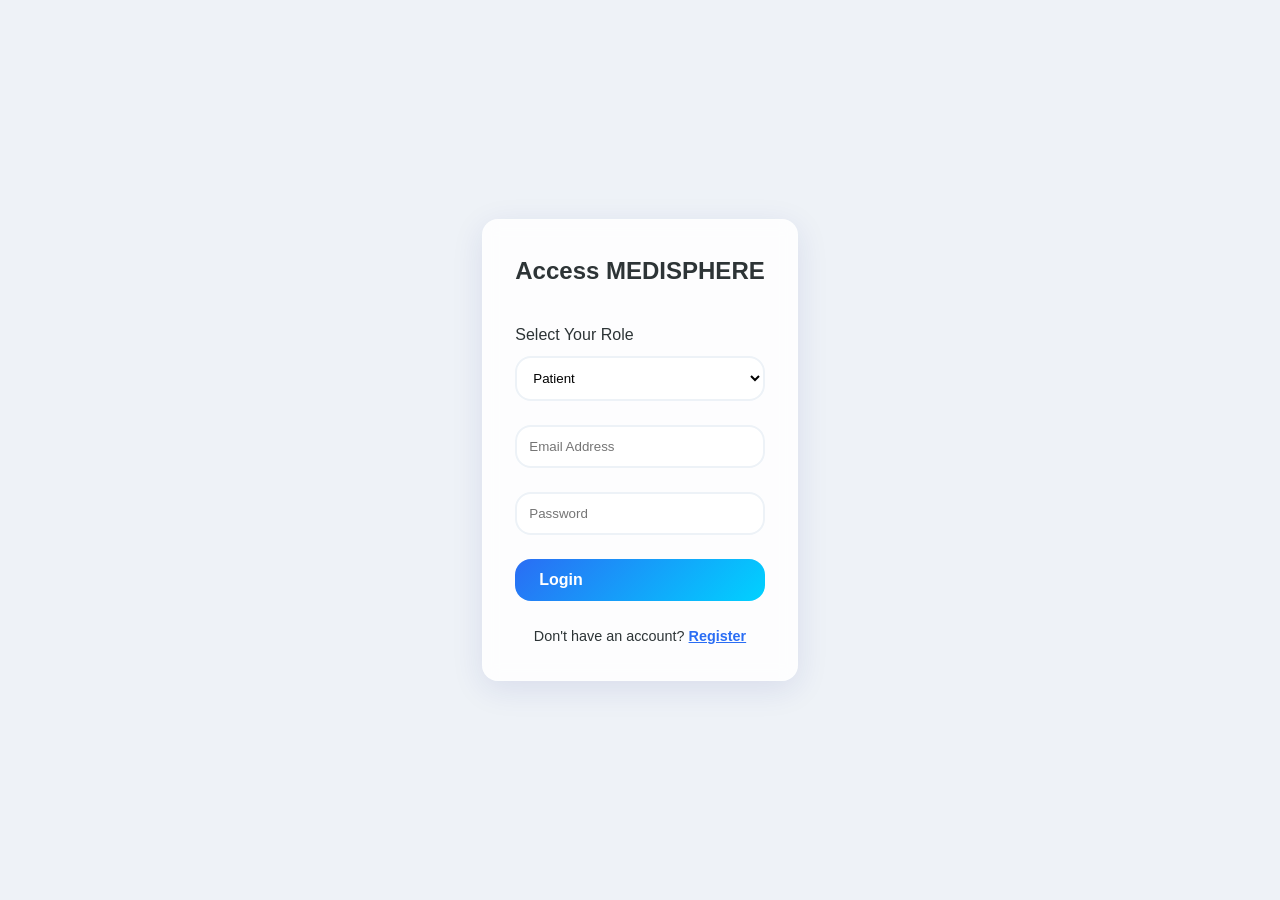
==== server/public/auth.html @ ac47894b "Initial commit: Medisphere project setup complete" ====
<!DOCTYPE html>
<html lang="en">

<head>
    <meta charset="UTF-8">
    <meta name="viewport" content="width=device-width, initial-scale=1.0">
    <title>Login / Register - MEDISPHERE</title>
    <link rel="stylesheet" href="css/style.css">
</head>

<body style="display: flex; align-items: center; justify-content: center; background: #eef2f7;">
    <div class="container animate-fade" style="max-width: 450px;">
        <div class="glass-card">
            <h2 id="authTitle" style="text-align: center; margin-bottom: 2rem;">Access MEDISPHERE</h2>

            <div id="roleSelector" style="margin-bottom: 1.5rem;">
                <label>Select Your Role</label>
                <select id="role" class="form-input">
                    <option value="patient">Patient</option>
                    <option value="health_worker">Health Worker</option>
                    <option value="admin">Admin</option>
                </select>
            </div>

            <form id="authForm">
                <div id="registerFields" style="display: none;">
                    <div class="form-group">
                        <input type="text" id="name" placeholder="Full Name">
                    </div>
                </div>

                <div class="form-group">
                    <input type="email" id="email" placeholder="Email Address" required>
                </div>
                <div class="form-group">
                    <input type="password" id="password" placeholder="Password" required>
                </div>

                <button type="submit" class="btn btn-primary" style="width: 100%;">Login</button>
            </form>

            <p style="text-align: center; margin-top: 1.5rem; font-size: 0.9rem;">
                <span id="toggleText">Don't have an account?</span>
                <a href="#" id="toggleAuth" style="color: var(--primary); font-weight: 600;">Register</a>
            </p>
        </div>
    </div>

    <script src="js/app.js"></script>
    <script>
        let isLogin = true;
        const authForm = document.getElementById('authForm');
        const registerFields = document.getElementById('registerFields');
        const authTitle = document.getElementById('authTitle');
        const toggleAuth = document.getElementById('toggleAuth');
        const toggleText = document.getElementById('toggleText');

        toggleAuth.addEventListener('click', (e) => {
            e.preventDefault();
            isLogin = !isLogin;
            registerFields.style.display = isLogin ? 'none' : 'block';
            authTitle.innerText = isLogin ? 'Access MEDISPHERE' : 'Join MEDISPHERE';
            authForm.querySelector('button').innerText = isLogin ? 'Login' : 'Register';
            toggleText.innerText = isLogin ? "Don't have an account?" : "Already have an account?";
            toggleAuth.innerText = isLogin ? 'Register' : 'Login';
        });

        authForm.addEventListener('submit', async (e) => {
            e.preventDefault();
            const email = document.getElementById('email').value;
            const password = document.getElementById('password').value;
            const role = document.getElementById('role').value;

            if (isLogin) {
                await app.login(email, password);
            } else {
                const name = document.getElementById('name').value;
                await app.register({ name, email, password, role });
            }
        });
    </script>
</body>

</html>
---- server/public/css/style.css ----
:root {
    --primary: #2a6df4;
    --primary-dark: #1e52cc;
    --secondary: #00d2ff;
    --accent: #00f2fe;
    --success: #00b894;
    --warning: #fdcb6e;
    --danger: #d63031;
    --bg-main: #f8faff;
    --bg-card: #ffffff;
    --text-main: #2d3436;
    --text-muted: #636e72;
    --glass: rgba(255, 255, 255, 0.85);
    --shadow-md: 0 8px 32px rgba(31, 38, 135, 0.1);
    --radius: 16px;
    --transition: all 0.3s ease;
}

* {
    box-sizing: border-box;
    margin: 0;
    padding: 0;
    font-family: 'Segoe UI', Tahoma, Geneva, Verdana, sans-serif;
}

body {
    background: var(--bg-main);
    color: var(--text-main);
    line-height: 1.6;
    min-height: 100vh;
}

.container {
    max-width: 1200px;
    margin: 0 auto;
    padding: 0 20px;
}

.glass-card {
    background: var(--glass);
    backdrop-filter: blur(8px);
    -webkit-backdrop-filter: blur(8px);
    border: 1px solid rgba(255, 255, 255, 0.18);
    border-radius: var(--radius);
    box-shadow: var(--shadow-md);
    padding: 2rem;
}

.btn {
    display: inline-flex;
    align-items: center;
    gap: 8px;
    padding: 12px 24px;
    border-radius: var(--radius);
    border: none;
    font-weight: 600;
    cursor: pointer;
    transition: var(--transition);
    text-decoration: none;
    font-size: 1rem;
}

.btn-primary {
    background: linear-gradient(135deg, var(--primary), var(--secondary));
    color: white;
}

.btn-primary:hover {
    transform: translateY(-2px);
    box-shadow: 0 10px 20px rgba(42, 109, 244, 0.2);
}

.form-group {
    margin-bottom: 1.5rem;
}

label {
    display: block;
    margin-bottom: 0.5rem;
    font-weight: 500;
}

input,
select,
textarea {
    width: 100%;
    padding: 12px;
    border: 2px solid #edf2f7;
    border-radius: var(--radius);
    background: white;
    transition: var(--transition);
}

input:focus {
    outline: none;
    border-color: var(--primary);
}

.animate-fade {
    animation: fadeIn 0.8s ease-out;
}

@keyframes fadeIn {
    from {
        opacity: 0;
        transform: translateY(20px);
    }

    to {
        opacity: 1;
        transform: translateY(0);
    }
}

/* Specific Screen Styles */
.welcome-hero {
    height: 100vh;
    display: flex;
    align-items: center;
    justify-content: center;
    background: linear-gradient(rgba(0, 0, 0, 0.5), rgba(0, 0, 0, 0.5)), url('https://images.unsplash.com/photo-1576091160550-217359f4ecf8?auto=format&fit=crop&q=80');
    background-size: cover;
    background-position: center;
    color: white;
    text-align: center;
}

.nav {
    display: flex;
    justify-content: space-between;
    align-items: center;
    padding: 1.5rem 0;
}

.logo {
    font-size: 1.5rem;
    font-weight: 800;
    color: var(--primary);
    text-decoration: none;
}
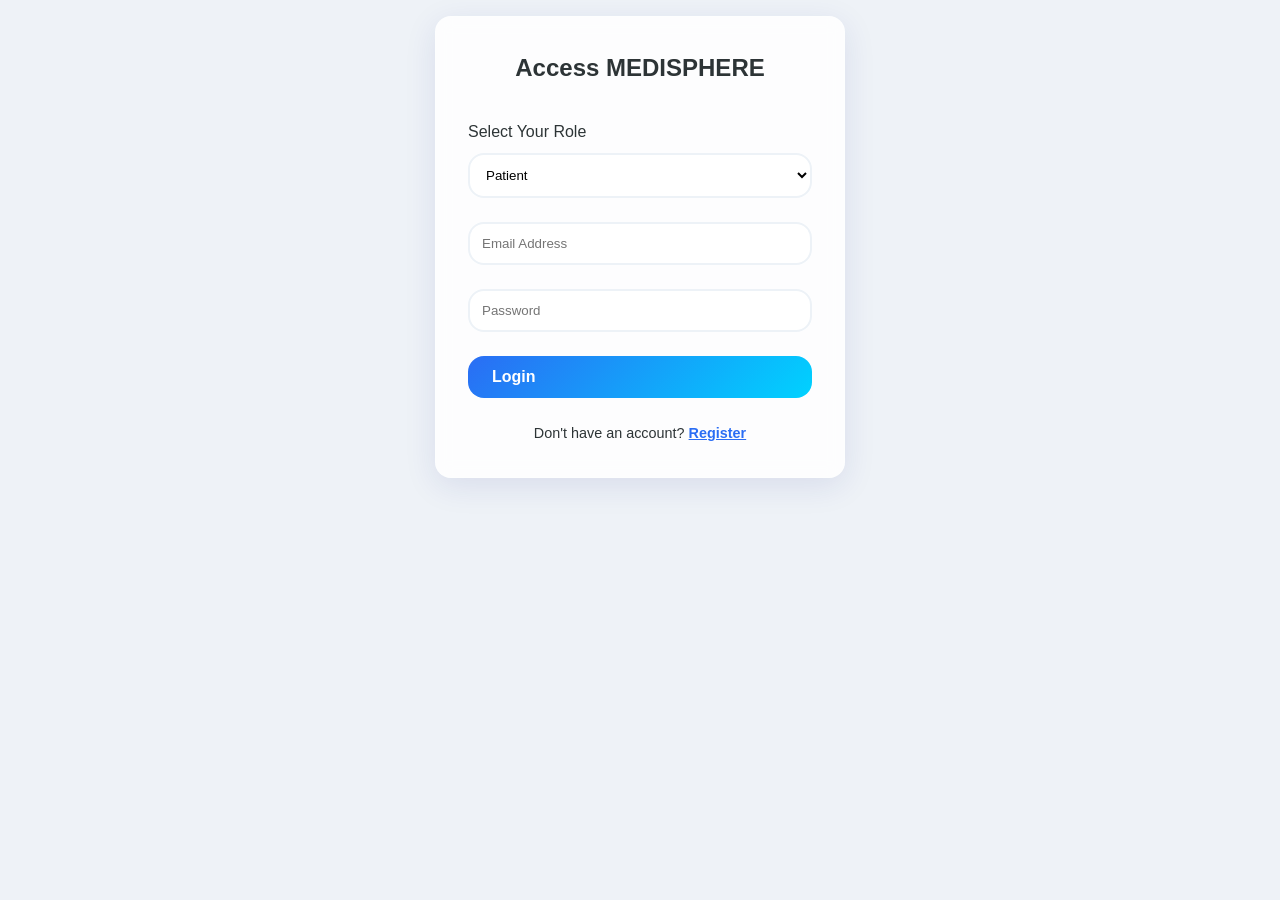
==== commit b1b34d82: "Enhance mobile responsiveness across landing, auth, and dashboards" ====
--- a/server/public/auth.html
+++ b/server/public/auth.html
@@ -8,8 +8,8 @@
     <link rel="stylesheet" href="css/style.css">
 </head>
 
-<body style="display: flex; align-items: center; justify-content: center; background: #eef2f7;">
-    <div class="container animate-fade" style="max-width: 450px;">
+<body style="background: #eef2f7; min-height: 100vh; padding: 1rem 0;">
+    <div class="container animate-fade" style="max-width: 450px; margin: auto;">
         <div class="glass-card">
             <h2 id="authTitle" style="text-align: center; margin-bottom: 2rem;">Access MEDISPHERE</h2>
 
--- a/server/public/css/style.css
+++ b/server/public/css/style.css
@@ -137,4 +137,81 @@
     font-weight: 800;
     color: var(--primary);
     text-decoration: none;
+}
+
+/* Mobile Responsiveness */
+@media (max-width: 768px) {
+    .container {
+        padding: 0 15px;
+    }
+
+    .nav {
+        flex-direction: column;
+        gap: 1rem;
+        text-align: center;
+        padding: 1rem 0;
+    }
+
+    .nav div {
+        flex-direction: column;
+        width: 100%;
+        gap: 0.8rem !important;
+    }
+
+    .btn {
+        width: 100%;
+        justify-content: center;
+        padding: 14px 20px;
+        /* Larger tap target */
+    }
+
+    .glass-card {
+        padding: 1.5rem;
+    }
+
+    h1 {
+        font-size: 2.5rem !important;
+    }
+
+    h2 {
+        font-size: 1.8rem !important;
+    }
+
+    .grid {
+        grid-template-columns: 1fr !important;
+    }
+
+    .symptom-grid {
+        grid-template-columns: 1fr !important;
+    }
+
+    .table-responsive {
+        width: 100%;
+        overflow-x: auto;
+        -webkit-overflow-scrolling: touch;
+    }
+
+    table {
+        min-width: 600px;
+        /* Force scroll on mobile for data integrity */
+    }
+
+    .welcome-hero {
+        padding: 2rem 1rem;
+    }
+}
+
+@media (max-width: 480px) {
+    h1 {
+        font-size: 2rem !important;
+    }
+
+    .glass-card {
+        padding: 1rem;
+    }
+
+    .mode-toggle {
+        font-size: 0.75rem;
+        padding: 6px 12px;
+    }
 }
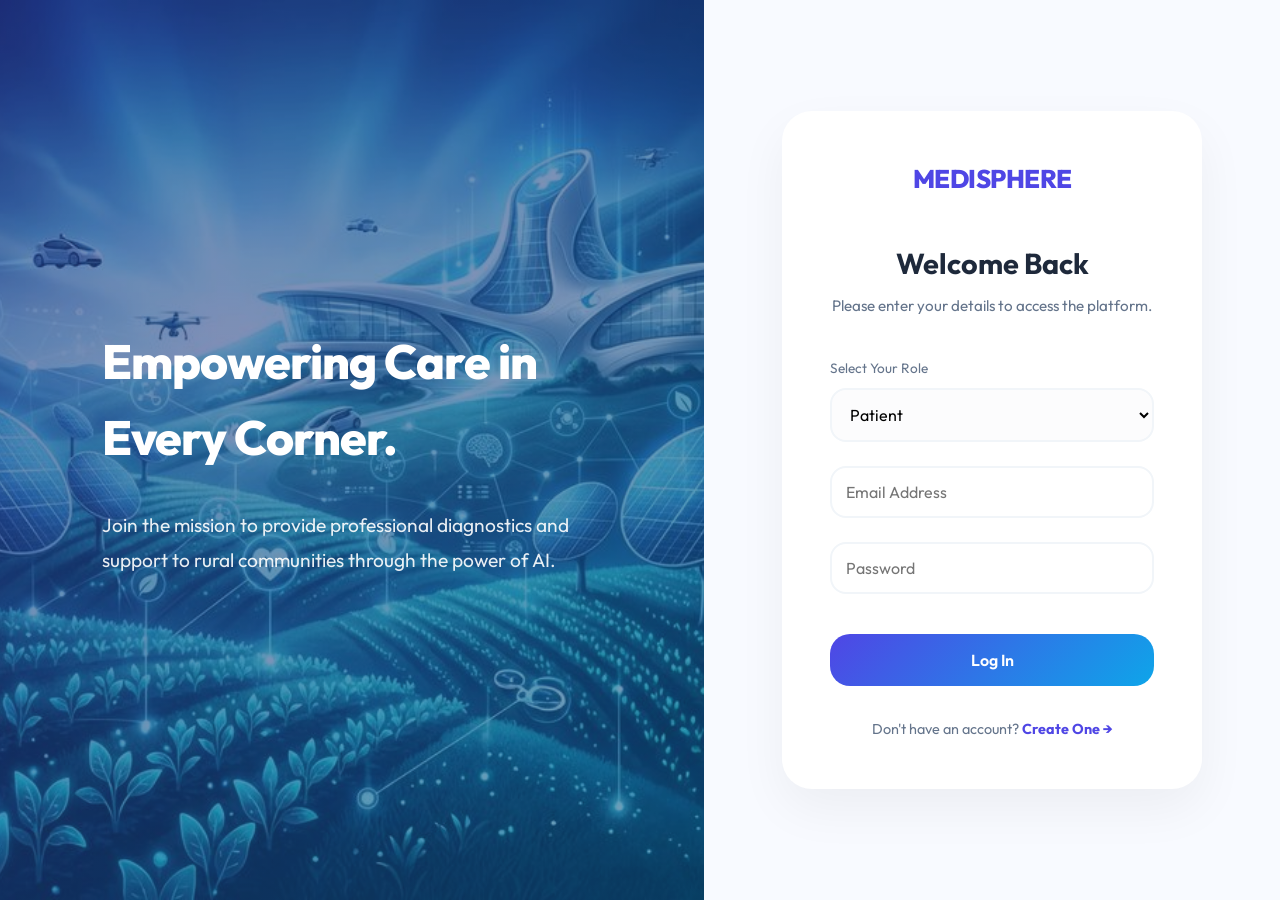
==== commit 5ccf9fe4: "Full brand identity overhaul: New landing page, split-screen auth, and premium design system" ====
--- a/server/public/auth.html
+++ b/server/public/auth.html
@@ -4,18 +4,106 @@
 <head>
     <meta charset="UTF-8">
     <meta name="viewport" content="width=device-width, initial-scale=1.0">
-    <title>Login / Register - MEDISPHERE</title>
+    <title>Access MEDISPHERE</title>
     <link rel="stylesheet" href="css/style.css">
+    <style>
+        body {
+            background: #fff;
+            display: flex;
+            height: 100vh;
+            overflow: hidden;
+            padding: 0;
+            margin: 0;
+        }
+
+        .auth-split-visual {
+            flex: 1.2;
+            background: linear-gradient(135deg, rgba(79, 70, 229, 0.4), rgba(14, 165, 233, 0.4)), url('assets/hero.png');
+            background-size: cover;
+            background-position: center;
+            display: flex;
+            align-items: center;
+            justify-content: center;
+            padding: 4rem;
+            color: white;
+            position: relative;
+        }
+
+        .auth-split-visual::after {
+            content: '';
+            position: absolute;
+            inset: 0;
+            background: rgba(15, 23, 42, 0.3);
+        }
+
+        .visual-content {
+            position: relative;
+            z-index: 10;
+            max-width: 500px;
+        }
+
+        .auth-container-side {
+            flex: 1;
+            display: flex;
+            align-items: center;
+            justify-content: center;
+            padding: 3rem;
+            background: #f8faff;
+            overflow-y: auto;
+        }
+
+        .auth-card-modern {
+            width: 100%;
+            max-width: 420px;
+            background: white;
+            padding: 3rem;
+            border-radius: 30px;
+            box-shadow: 0 20px 50px rgba(0, 0, 0, 0.05);
+        }
+
+        @media (max-width: 1024px) {
+            .auth-split-visual {
+                display: none;
+            }
+
+            body {
+                justify-content: center;
+                background: #f8faff;
+            }
+
+            .auth-container-side {
+                padding: 1.5rem;
+                width: 100%;
+            }
+        }
+    </style>
 </head>
 
-<body style="background: #eef2f7; min-height: 100vh; padding: 1rem 0;">
-    <div class="container animate-fade" style="max-width: 450px; margin: auto;">
-        <div class="glass-card">
-            <h2 id="authTitle" style="text-align: center; margin-bottom: 2rem;">Access MEDISPHERE</h2>
+<body>
+    <div class="auth-split-visual">
+        <div class="visual-content">
+            <h2 style="font-size: 3rem; font-weight: 800; margin-bottom: 2rem; letter-spacing: -1px;">Empowering Care in
+                Every Corner.</h2>
+            <p style="font-size: 1.2rem; line-height: 1.8; opacity: 0.9;">Join the mission to provide professional
+                diagnostics and support to rural communities through the power of AI.</p>
+        </div>
+    </div>
+
+    <div class="auth-container-side">
+        <div class="auth-card-modern animate-fade">
+            <a href="index.html" class="logo"
+                style="display: block; text-align: center; margin-bottom: 2.5rem;">MEDISPHERE</a>
+
+            <h2 id="authTitle" style="font-size: 1.8rem; margin-bottom: 0.5rem; text-align: center;">Welcome Back</h2>
+            <p id="authSubtitle"
+                style="text-align: center; color: var(--text-muted); margin-bottom: 2.5rem; font-size: 0.95rem;">Please
+                enter your details to access the platform.</p>
 
             <div id="roleSelector" style="margin-bottom: 1.5rem;">
-                <label>Select Your Role</label>
-                <select id="role" class="form-input">
+                <label
+                    style="font-size: 0.85rem; color: var(--text-muted); margin-bottom: 0.5rem; display: block;">Select
+                    Your Role</label>
+                <select id="role" class="form-input" style="border: 2px solid #f1f5f9; background: #fcfcfd;">
                     <option value="patient">Patient</option>
                     <option value="health_worker">Health Worker</option>
                     <option value="admin">Admin</option>
@@ -36,12 +124,14 @@
                     <input type="password" id="password" placeholder="Password" required>
                 </div>
 
-                <button type="submit" class="btn btn-primary" style="width: 100%;">Login</button>
+                <button type="submit" class="btn btn-primary" style="width: 100%; margin-top: 1rem; padding: 16px;">Log
+                    In</button>
             </form>
 
-            <p style="text-align: center; margin-top: 1.5rem; font-size: 0.9rem;">
+            <p style="text-align: center; margin-top: 2rem; font-size: 0.9rem; color: var(--text-muted);">
                 <span id="toggleText">Don't have an account?</span>
-                <a href="#" id="toggleAuth" style="color: var(--primary); font-weight: 600;">Register</a>
+                <a href="#" id="toggleAuth"
+                    style="color: var(--primary); font-weight: 700; text-decoration: none;">Create One &rarr;</a>
             </p>
         </div>
     </div>
@@ -52,6 +142,7 @@
         const authForm = document.getElementById('authForm');
         const registerFields = document.getElementById('registerFields');
         const authTitle = document.getElementById('authTitle');
+        const authSubtitle = document.getElementById('authSubtitle');
         const toggleAuth = document.getElementById('toggleAuth');
         const toggleText = document.getElementById('toggleText');
 
@@ -59,10 +150,11 @@
             e.preventDefault();
             isLogin = !isLogin;
             registerFields.style.display = isLogin ? 'none' : 'block';
-            authTitle.innerText = isLogin ? 'Access MEDISPHERE' : 'Join MEDISPHERE';
-            authForm.querySelector('button').innerText = isLogin ? 'Login' : 'Register';
+            authTitle.innerText = isLogin ? 'Welcome Back' : 'Create Account';
+            authSubtitle.innerText = isLogin ? 'Please enter your details to access the platform.' : 'Join MEDISPHERE and start your healthcare journey.';
+            authForm.querySelector('button').innerText = isLogin ? 'Log In' : 'Sign Up';
             toggleText.innerText = isLogin ? "Don't have an account?" : "Already have an account?";
-            toggleAuth.innerText = isLogin ? 'Register' : 'Login';
+            toggleAuth.innerText = isLogin ? 'Create One →' : 'Log In →';
         });
 
         authForm.addEventListener('submit', async (e) => {
--- a/server/public/css/style.css
+++ b/server/public/css/style.css
@@ -1,26 +1,29 @@
+@import url('https://fonts.googleapis.com/css2?family=Outfit:wght@300;400;500;600;700;800&display=swap');
+
 :root {
-    --primary: #2a6df4;
-    --primary-dark: #1e52cc;
-    --secondary: #00d2ff;
-    --accent: #00f2fe;
-    --success: #00b894;
-    --warning: #fdcb6e;
-    --danger: #d63031;
-    --bg-main: #f8faff;
+    --primary: #4f46e5;
+    --primary-dark: #3730a3;
+    --secondary: #0ea5e9;
+    --accent: #f472b6;
+    --success: #10b981;
+    --warning: #f59e0b;
+    --danger: #ef4444;
+    --bg-main: #fcfcfd;
     --bg-card: #ffffff;
-    --text-main: #2d3436;
-    --text-muted: #636e72;
-    --glass: rgba(255, 255, 255, 0.85);
-    --shadow-md: 0 8px 32px rgba(31, 38, 135, 0.1);
-    --radius: 16px;
-    --transition: all 0.3s ease;
-}
-
+    --text-main: #1e293b;
+    --text-muted: #64748b;
+    --glass: rgba(255, 255, 255, 0.75);
+    --shadow-md: 0 10px 40px -10px rgba(0, 0, 0, 0.1);
+    --radius: 20px;
+    --transition: all 0.4s cubic-bezier(0.4, 0, 0.2, 1);
+}
+
+/* Global Resets */
 * {
     box-sizing: border-box;
     margin: 0;
     padding: 0;
-    font-family: 'Segoe UI', Tahoma, Geneva, Verdana, sans-serif;
+    font-family: 'Outfit', sans-serif;
 }
 
 body {
@@ -28,6 +31,7 @@
     color: var(--text-main);
     line-height: 1.6;
     min-height: 100vh;
+    overflow-x: hidden;
 }
 
 .container {
@@ -36,21 +40,62 @@
     padding: 0 20px;
 }
 
+/* Navigation */
+.nav {
+    display: flex;
+    justify-content: space-between;
+    align-items: center;
+    padding: 1.2rem 0;
+    position: sticky;
+    top: 0;
+    z-index: 100;
+    background: rgba(252, 252, 253, 0.8);
+    backdrop-filter: blur(12px);
+    border-bottom: 1px solid rgba(0, 0, 0, 0.05);
+}
+
+.logo {
+    font-size: 1.6rem;
+    font-weight: 800;
+    color: var(--primary);
+    text-decoration: none;
+    letter-spacing: -0.5px;
+}
+
+/* Typography & Layout */
+.section-title {
+    text-align: center;
+    font-size: 3rem;
+    font-weight: 800;
+    margin-bottom: 1rem;
+    color: var(--text-main);
+    letter-spacing: -1px;
+}
+
+.grid {
+    display: grid;
+    grid-template-columns: repeat(auto-fit, minmax(300px, 1fr));
+    gap: 2rem;
+}
+
+/* Component Styles */
 .glass-card {
     background: var(--glass);
-    backdrop-filter: blur(8px);
-    -webkit-backdrop-filter: blur(8px);
-    border: 1px solid rgba(255, 255, 255, 0.18);
+    backdrop-filter: blur(16px);
+    -webkit-backdrop-filter: blur(16px);
+    border: 1px solid rgba(255, 255, 255, 0.2);
     border-radius: var(--radius);
     box-shadow: var(--shadow-md);
-    padding: 2rem;
+    padding: 2.5rem;
+    transition: var(--transition);
 }
 
 .btn {
     display: inline-flex;
     align-items: center;
-    gap: 8px;
-    padding: 12px 24px;
+    justify-content: center;
+    gap: 10px;
+    padding: 14px 28px;
     border-radius: var(--radius);
     border: none;
     font-weight: 600;
@@ -66,44 +111,246 @@
 }
 
 .btn-primary:hover {
-    transform: translateY(-2px);
-    box-shadow: 0 10px 20px rgba(42, 109, 244, 0.2);
+    transform: translateY(-3px);
+    box-shadow: 0 15px 30px rgba(79, 70, 229, 0.25);
 }
 
 .form-group {
     margin-bottom: 1.5rem;
-}
-
-label {
-    display: block;
-    margin-bottom: 0.5rem;
-    font-weight: 500;
 }
 
 input,
 select,
 textarea {
     width: 100%;
-    padding: 12px;
-    border: 2px solid #edf2f7;
-    border-radius: var(--radius);
+    padding: 14px;
+    border: 2px solid #f1f5f9;
+    border-radius: 16px;
     background: white;
     transition: var(--transition);
+    font-size: 1rem;
 }
 
 input:focus {
     outline: none;
     border-color: var(--primary);
-}
-
+    box-shadow: 0 0 0 4px rgba(79, 70, 229, 0.05);
+}
+
+/* Landing Page Specifics */
+.welcome-hero {
+    min-height: 85vh;
+    display: flex;
+    align-items: center;
+    justify-content: center;
+    background: linear-gradient(rgba(255, 255, 255, 0.9), rgba(255, 255, 255, 0.7)), url('../assets/hero.png');
+    background-size: cover;
+    background-position: center;
+    padding: 4rem 0;
+    text-align: center;
+    border-bottom-left-radius: 80px;
+    border-bottom-right-radius: 80px;
+}
+
+.features-grid {
+    display: grid;
+    grid-template-columns: repeat(auto-fit, minmax(320px, 1fr));
+    gap: 2.5rem;
+    margin: 4rem 0;
+}
+
+.feature-card {
+    text-align: center;
+    padding: 3rem 2rem;
+}
+
+.feature-card:hover {
+    transform: translateY(-12px);
+    border-color: var(--primary);
+}
+
+.feature-icon-img {
+    width: 120px;
+    height: 120px;
+    margin-bottom: 2rem;
+    object-fit: contain;
+}
+
+.how-it-works {
+    background: #f8faff;
+    padding: 8rem 0;
+    margin: 6rem 0;
+    border-radius: 80px;
+}
+
+.step-card {
+    background: white;
+    padding: 3rem;
+    border-radius: var(--radius);
+    text-align: center;
+    box-shadow: var(--shadow-md);
+}
+
+.step-number {
+    width: 60px;
+    height: 60px;
+    background: var(--primary);
+    color: white;
+    border-radius: 20px;
+    display: flex;
+    align-items: center;
+    justify-content: center;
+    font-weight: 800;
+    font-size: 1.5rem;
+    margin: 0 auto 2rem;
+    transform: rotate(-10deg);
+}
+
+/* Dashboard Utilities */
+.badge {
+    padding: 6px 14px;
+    border-radius: 30px;
+    font-size: 0.75rem;
+    font-weight: 700;
+    text-transform: uppercase;
+}
+
+.bg-danger {
+    background: #fee2e2;
+    color: #dc2626;
+}
+
+.bg-warning {
+    background: #fef3c7;
+    color: #d97706;
+}
+
+.bg-success {
+    background: #dcfce7;
+    color: #059669;
+}
+
+.bg-primary {
+    background: #e0e7ff;
+    color: #4f46e5;
+}
+
+.text-danger {
+    color: #dc2626 !important;
+}
+
+.text-warning {
+    color: #d97706 !important;
+}
+
+.text-success {
+    color: #059669 !important;
+}
+
+.text-primary {
+    color: #4f46e5 !important;
+}
+
+.card-icon {
+    font-size: 2.5rem;
+    margin-bottom: 1rem;
+    display: block;
+}
+
+.table-professional {
+    width: 100%;
+    margin-top: 1rem;
+    border-collapse: separate;
+    border-spacing: 0 12px;
+}
+
+.table-professional th {
+    padding: 12px 20px;
+    text-align: left;
+    color: var(--text-muted);
+    font-weight: 600;
+    font-size: 0.75rem;
+    text-transform: uppercase;
+    letter-spacing: 1.5px;
+}
+
+.table-professional td {
+    padding: 24px 20px;
+    background: white;
+    font-size: 0.95rem;
+    border-top: 1px solid rgba(0, 0, 0, 0.03);
+    border-bottom: 1px solid rgba(0, 0, 0, 0.03);
+}
+
+.table-professional tr td:first-child {
+    border-left: 1px solid rgba(0, 0, 0, 0.03);
+    border-top-left-radius: 20px;
+    border-bottom-left-radius: 20px;
+}
+
+.table-professional tr td:last-child {
+    border-right: 1px solid rgba(0, 0, 0, 0.03);
+    border-top-right-radius: 20px;
+    border-bottom-right-radius: 20px;
+}
+
+.emergency-alert {
+    border: 3px solid var(--danger);
+    background: #fffafa;
+    animation: alert-pulse 2s infinite;
+}
+
+/* Modals & Popups */
+.modal {
+    display: none;
+    position: fixed;
+    z-index: 1000;
+    left: 0;
+    top: 0;
+    width: 100%;
+    height: 100%;
+    background-color: rgba(15, 23, 42, 0.6);
+    backdrop-filter: blur(8px);
+}
+
+.modal-content {
+    background-color: white;
+    margin: 4% auto;
+    padding: 3rem;
+    border-radius: 24px;
+    width: 90%;
+    max-width: 650px;
+    box-shadow: 0 25px 50px -12px rgba(0, 0, 0, 0.25);
+}
+
+.priority-banner {
+    padding: 1.5rem;
+    border-radius: 16px;
+    margin-bottom: 2rem;
+    display: flex;
+    justify-content: space-between;
+    align-items: center;
+}
+
+.priority-High {
+    border-left: 10px solid var(--danger);
+    background: #fff5f5;
+}
+
+.priority-Medium {
+    border-left: 10px solid var(--warning);
+    background: #fffaf0;
+}
+
+/* Animations */
 .animate-fade {
-    animation: fadeIn 0.8s ease-out;
+    animation: fadeIn 0.8s cubic-bezier(0.4, 0, 0.2, 1);
 }
 
 @keyframes fadeIn {
     from {
         opacity: 0;
-        transform: translateY(20px);
+        transform: translateY(30px);
     }
 
     to {
@@ -112,106 +359,56 @@
     }
 }
 
-/* Specific Screen Styles */
-.welcome-hero {
-    height: 100vh;
-    display: flex;
-    align-items: center;
-    justify-content: center;
-    background: linear-gradient(rgba(0, 0, 0, 0.5), rgba(0, 0, 0, 0.5)), url('https://images.unsplash.com/photo-1576091160550-217359f4ecf8?auto=format&fit=crop&q=80');
-    background-size: cover;
-    background-position: center;
-    color: white;
-    text-align: center;
-}
-
-.nav {
-    display: flex;
-    justify-content: space-between;
-    align-items: center;
-    padding: 1.5rem 0;
-}
-
-.logo {
-    font-size: 1.5rem;
-    font-weight: 800;
-    color: var(--primary);
-    text-decoration: none;
+@keyframes alert-pulse {
+    0% {
+        box-shadow: 0 0 0 0 rgba(239, 68, 68, 0.5);
+    }
+
+    70% {
+        box-shadow: 0 0 0 20px rgba(239, 68, 68, 0);
+    }
+
+    100% {
+        box-shadow: 0 0 0 0 rgba(239, 68, 68, 0);
+    }
 }
 
 /* Mobile Responsiveness */
 @media (max-width: 768px) {
     .container {
-        padding: 0 15px;
+        padding: 0 16px;
     }
 
     .nav {
         flex-direction: column;
         gap: 1rem;
-        text-align: center;
-        padding: 1rem 0;
-    }
-
-    .nav div {
-        flex-direction: column;
-        width: 100%;
-        gap: 0.8rem !important;
-    }
-
-    .btn {
-        width: 100%;
-        justify-content: center;
-        padding: 14px 20px;
-        /* Larger tap target */
-    }
-
-    .glass-card {
-        padding: 1.5rem;
-    }
-
-    h1 {
-        font-size: 2.5rem !important;
-    }
-
-    h2 {
-        font-size: 1.8rem !important;
-    }
-
+        padding: 1.5rem 0;
+    }
+
+    .section-title {
+        font-size: 2.2rem;
+    }
+
+    .welcome-hero h1 {
+        font-size: 3rem;
+    }
+
+    .welcome-hero p {
+        font-size: 1.1rem;
+    }
+
+    .features-grid,
     .grid {
-        grid-template-columns: 1fr !important;
-    }
-
-    .symptom-grid {
-        grid-template-columns: 1fr !important;
+        grid-template-columns: 1fr;
+    }
+
+    .how-it-works {
+        padding: 4rem 0;
+        border-radius: 40px;
     }
 
     .table-responsive {
         width: 100%;
         overflow-x: auto;
-        -webkit-overflow-scrolling: touch;
-    }
-
-    table {
-        min-width: 600px;
-        /* Force scroll on mobile for data integrity */
-    }
-
-    .welcome-hero {
-        padding: 2rem 1rem;
-    }
-}
-
-@media (max-width: 480px) {
-    h1 {
-        font-size: 2rem !important;
-    }
-
-    .glass-card {
-        padding: 1rem;
-    }
-
-    .mode-toggle {
-        font-size: 0.75rem;
-        padding: 6px 12px;
     }
 }
